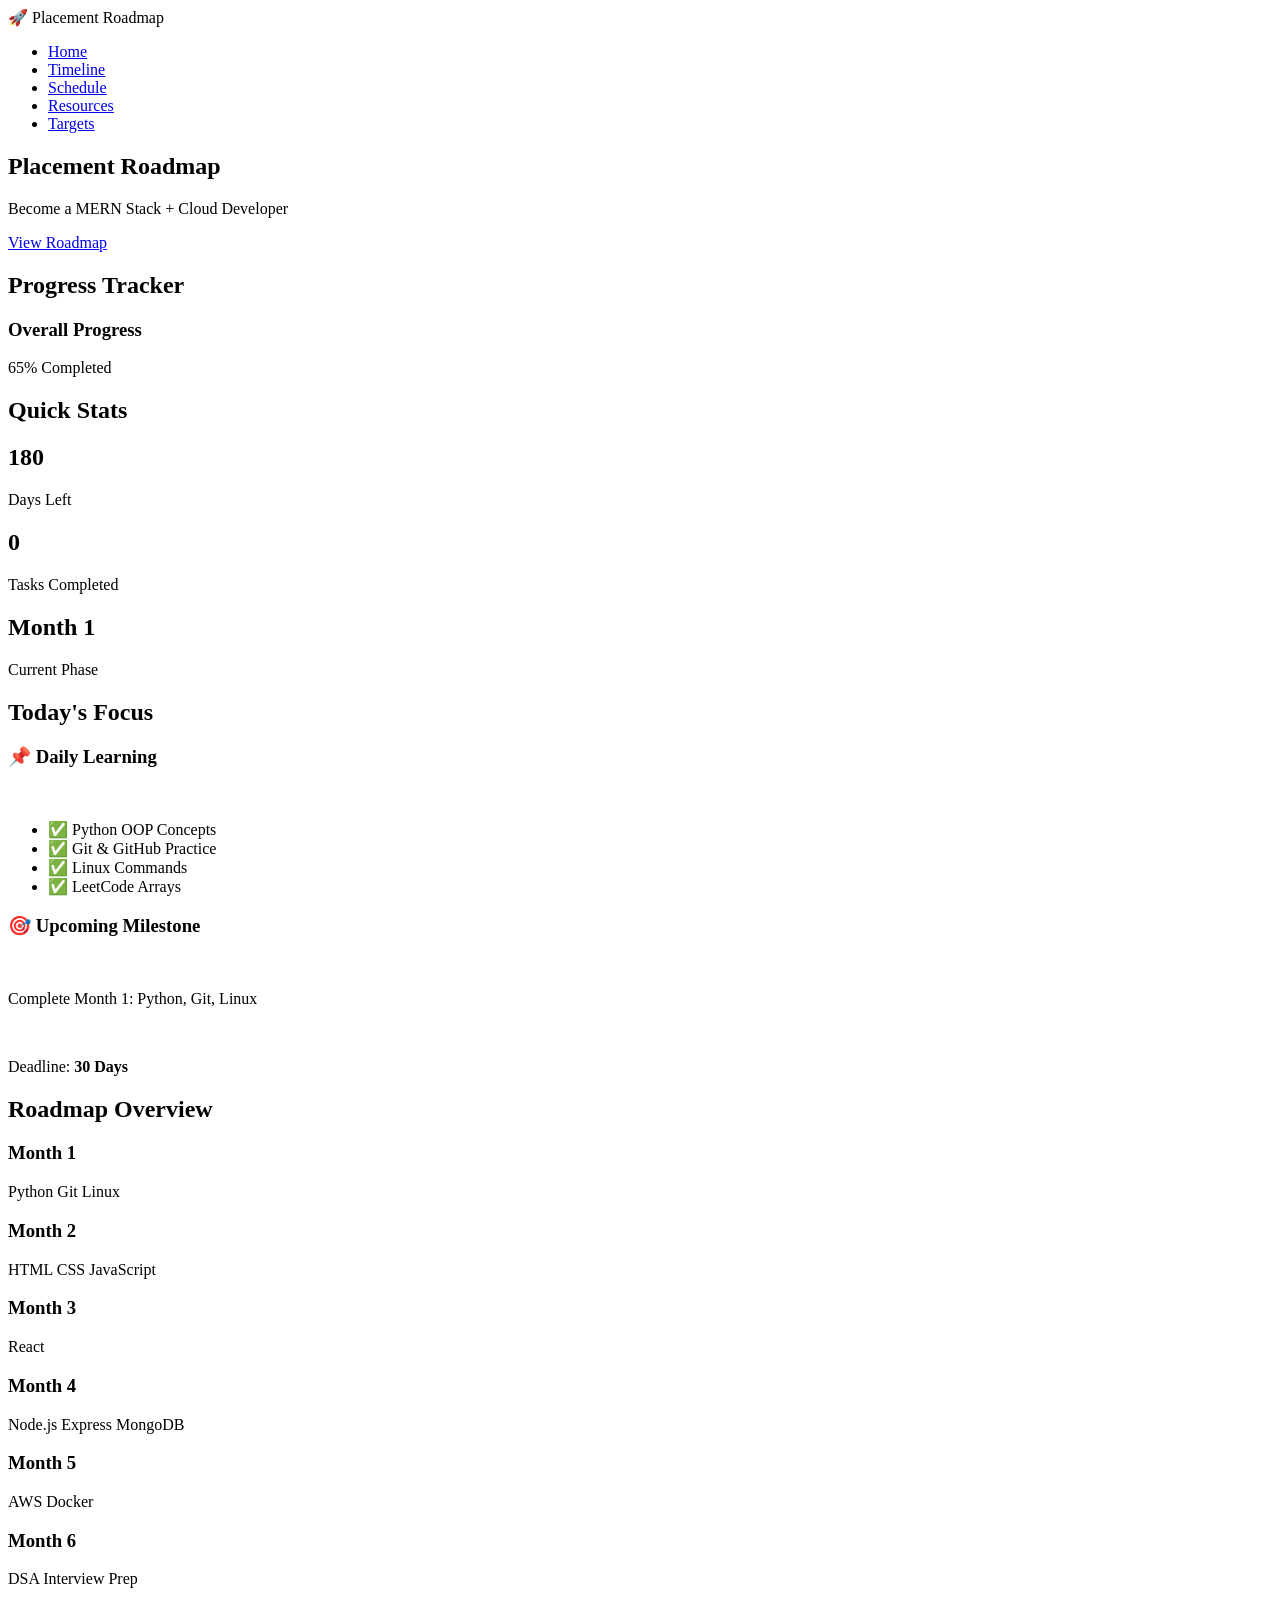
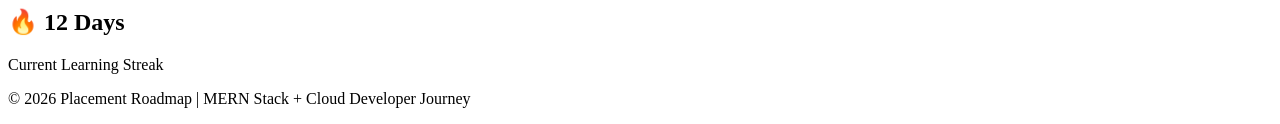
==== index.html @ 5b6a541a "Add files via upload" ====
<!DOCTYPE html>
<html lang="en">
<head>
    <meta charset="UTF-8">
    <meta name="viewport" content="width=device-width, initial-scale=1.0">
    <title>Placement Roadmap | MERN + Cloud Developer</title>

    <link rel="stylesheet" href="css/style.css">
</head>
<body>

    <!-- ======================
         NAVBAR
    ======================= -->
    <nav class="navbar">
        <div class="nav-container">

            <div class="logo">
                🚀 Placement Roadmap
            </div>

            <ul class="nav-links">
                <li><a href="index.html">Home</a></li>
                <li><a href="pages/timeline.html">Timeline</a></li>
                <li><a href="pages/schedule.html">Schedule</a></li>
                <li><a href="pages/resources.html">Resources</a></li>
                <li><a href="pages/targets.html">Targets</a></li>
            </ul>

        </div>
    </nav>

    <!-- ======================
         HERO SECTION
    ======================= -->
    <section class="hero">
        <div class="hero-content">

            <h1>Placement Roadmap</h1>

            <p>
                Become a MERN Stack + Cloud Developer
            </p>

            <a href="pages/timeline.html" class="btn">
                View Roadmap
            </a>

        </div>
    </section>

    <!-- ======================
         PROGRESS TRACKER
    ======================= -->
    <section class="section">
        <div class="container">

            <h2 class="section-title">
                Progress Tracker
            </h2>

            <div class="card progress-card">

                <h3>Overall Progress</h3>

                <div class="progress-bar">
                    <div
                        id="progressFill"
                        class="progress-fill">
                    </div>
                </div>

                <p
                    id="progressText"
                    class="progress-text">
                    65% Completed
                </p>

            </div>

        </div>
    </section>

    <!-- ======================
         QUICK STATS
    ======================= -->
    <section class="section">
        <div class="container">

            <h2 class="section-title">
                Quick Stats
            </h2>

            <div class="grid grid-3">

                <div class="card stat-card">
                    <h2>180</h2>
                    <p>Days Left</p>
                </div>

                <div class="card stat-card">
                    <h2 id="completedTasks">
                        0
                    </h2>
                    <p>Tasks Completed</p>
                </div>

                <div class="card stat-card">
                    <h2>Month 1</h2>
                    <p>Current Phase</p>
                </div>

            </div>

        </div>
    </section>

    <!-- ======================
         TODAY'S FOCUS
    ======================= -->
    <section class="section">
        <div class="container">

            <h2 class="section-title">
                Today's Focus
            </h2>

            <div class="grid grid-2">

                <div class="card">

                    <h3>📌 Daily Learning</h3>

                    <br>

                    <ul>
                        <li>✅ Python OOP Concepts</li>
                        <li>✅ Git & GitHub Practice</li>
                        <li>✅ Linux Commands</li>
                        <li>✅ LeetCode Arrays</li>
                    </ul>

                </div>

                <div class="card">

                    <h3>🎯 Upcoming Milestone</h3>

                    <br>

                    <p>
                        Complete Month 1:
                        Python, Git, Linux
                    </p>

                    <br>

                    <p>
                        Deadline:
                        <strong>30 Days</strong>
                    </p>

                </div>

            </div>

        </div>
    </section>

    <!-- ======================
         ROADMAP OVERVIEW
    ======================= -->
    <section class="section">
        <div class="container">

            <h2 class="section-title">
                Roadmap Overview
            </h2>

            <div class="grid grid-3">

                <div class="card">

                    <h3>Month 1</h3>

                    <div class="badges">
                        <span class="badge">Python</span>
                        <span class="badge">Git</span>
                        <span class="badge">Linux</span>
                    </div>

                </div>

                <div class="card">

                    <h3>Month 2</h3>

                    <div class="badges">
                        <span class="badge">HTML</span>
                        <span class="badge">CSS</span>
                        <span class="badge">JavaScript</span>
                    </div>

                </div>

                <div class="card">

                    <h3>Month 3</h3>

                    <div class="badges">
                        <span class="badge">React</span>
                    </div>

                </div>

                <div class="card">

                    <h3>Month 4</h3>

                    <div class="badges">
                        <span class="badge">Node.js</span>
                        <span class="badge">Express</span>
                        <span class="badge">MongoDB</span>
                    </div>

                </div>

                <div class="card">

                    <h3>Month 5</h3>

                    <div class="badges">
                        <span class="badge">AWS</span>
                        <span class="badge">Docker</span>
                    </div>

                </div>

                <div class="card">

                    <h3>Month 6</h3>

                    <div class="badges">
                        <span class="badge">DSA</span>
                        <span class="badge">Interview Prep</span>
                    </div>

                </div>

            </div>

        </div>
    </section>

    <!-- ======================
         CURRENT STREAK
    ======================= -->
    <section class="section">
        <div class="container">

            <div class="card stat-card">

                <h2>🔥 12 Days</h2>

                <p>
                    Current Learning Streak
                </p>

            </div>

        </div>
    </section>

    <!-- ======================
         FOOTER
    ======================= -->
    <footer class="footer">

        <div class="container">

            <p>
                © 2026 Placement Roadmap |
                MERN Stack + Cloud Developer Journey
            </p>

        </div>

    </footer>

    <script src="js/script.js"></script>

</body>
</html>
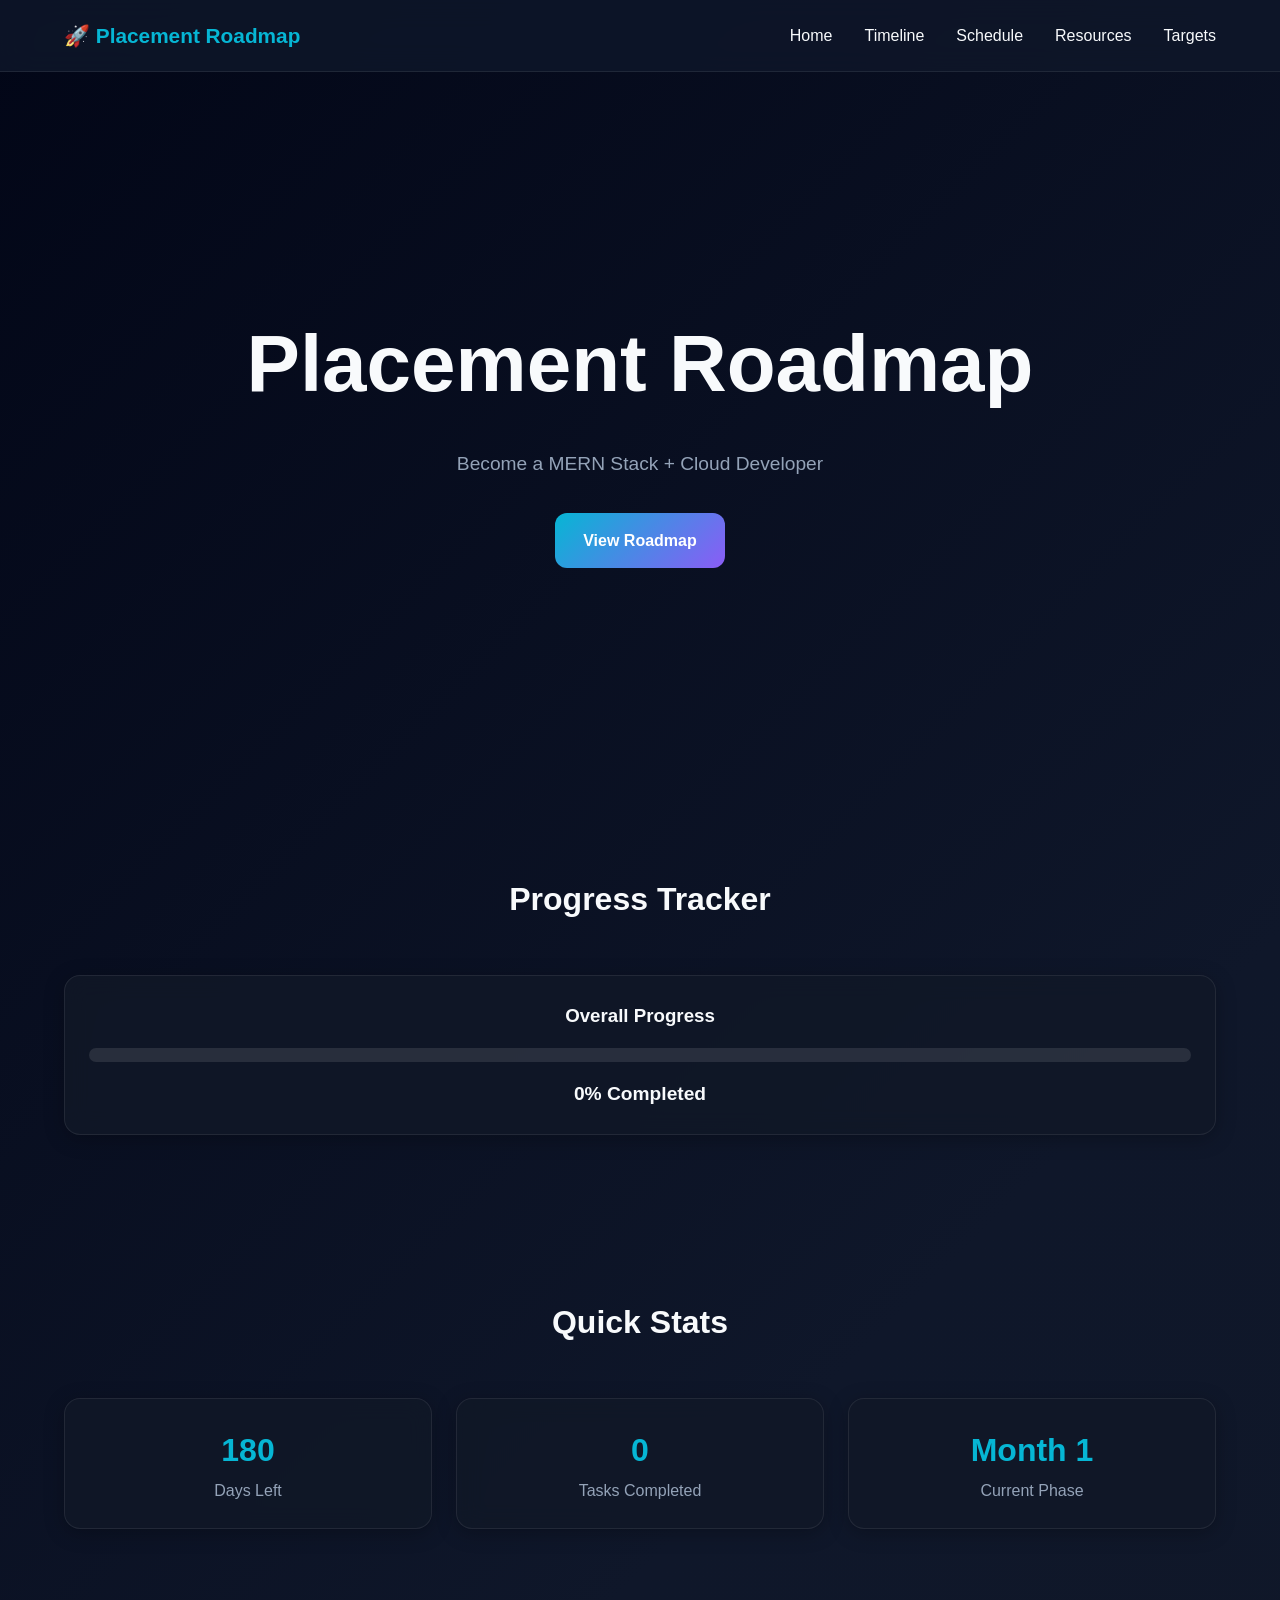
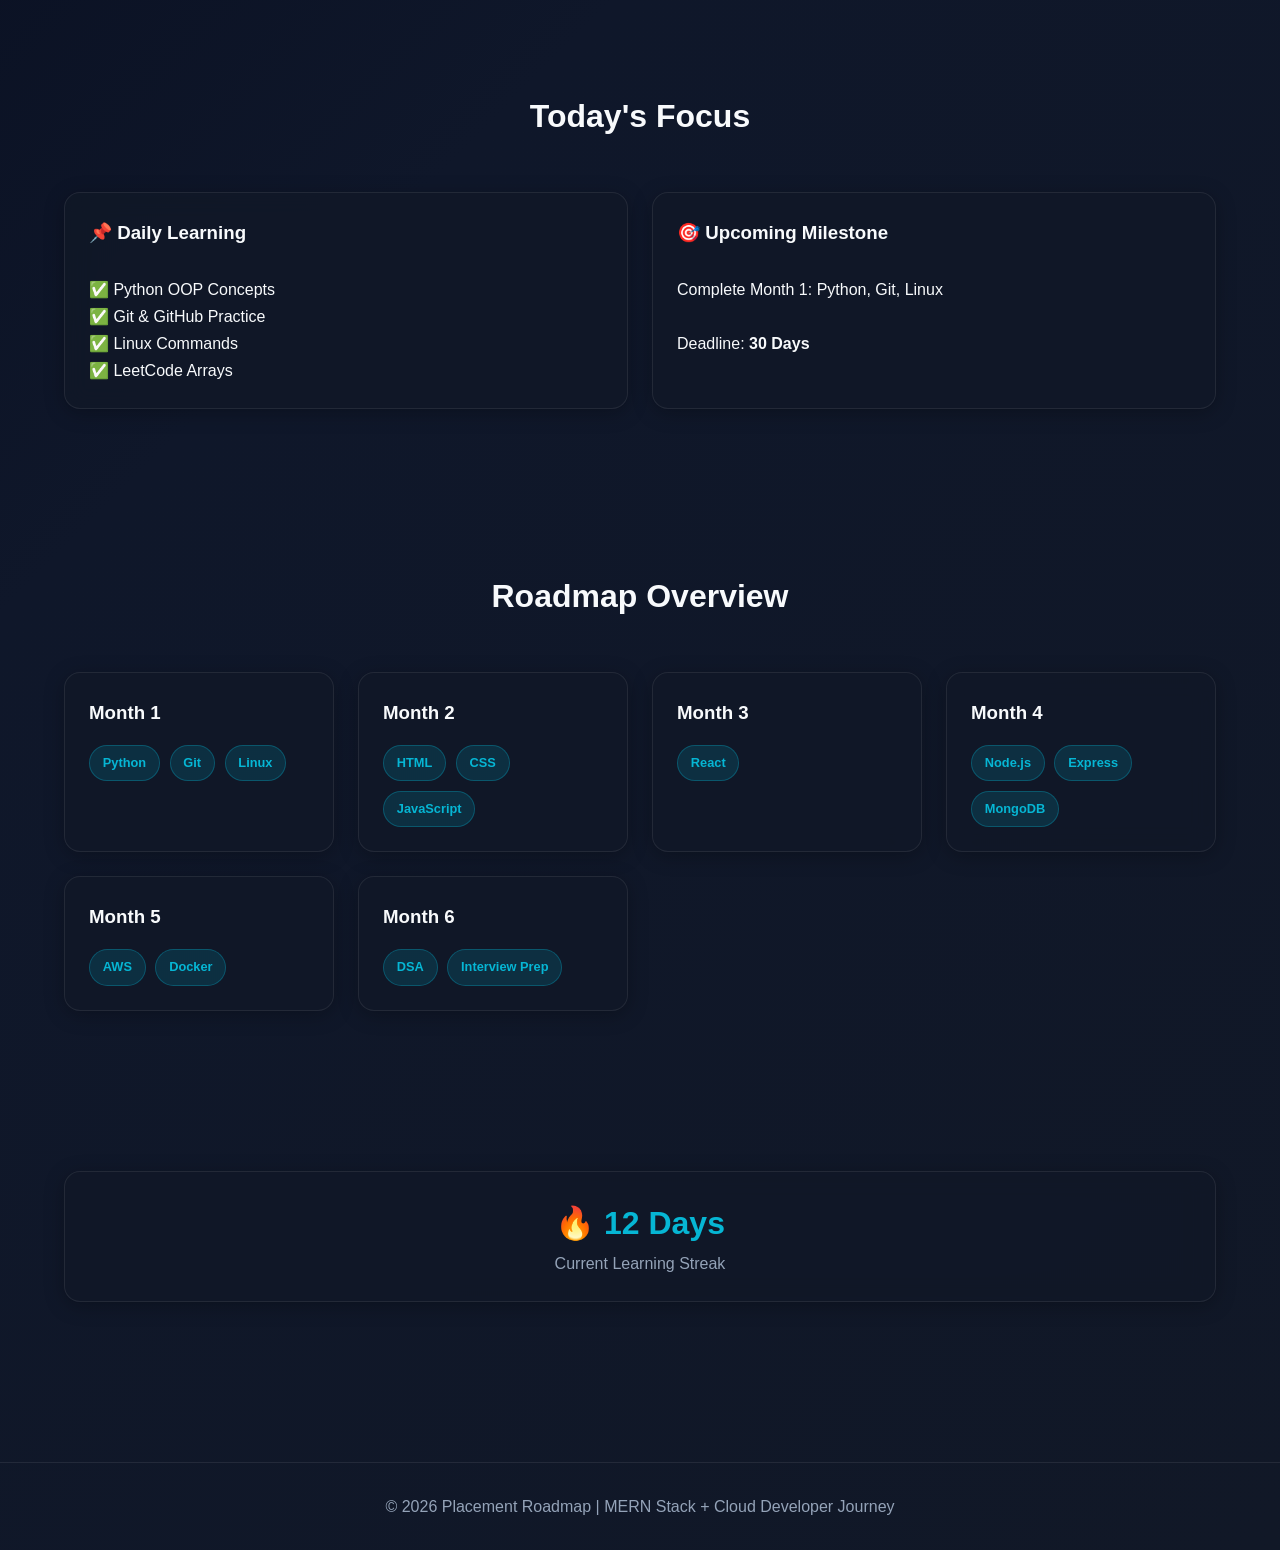
==== commit 7eb8dfb0: "Update index.html updated" ====
--- a/index.html
+++ b/index.html
@@ -5,7 +5,7 @@
     <meta name="viewport" content="width=device-width, initial-scale=1.0">
     <title>Placement Roadmap | MERN + Cloud Developer</title>
 
-    <link rel="stylesheet" href="css/style.css">
+    <link rel="stylesheet" href="style.css">
 </head>
 <body>
 
@@ -21,10 +21,10 @@
 
             <ul class="nav-links">
                 <li><a href="index.html">Home</a></li>
-                <li><a href="pages/timeline.html">Timeline</a></li>
-                <li><a href="pages/schedule.html">Schedule</a></li>
-                <li><a href="pages/resources.html">Resources</a></li>
-                <li><a href="pages/targets.html">Targets</a></li>
+                <li><a href="timeline.html">Timeline</a></li>
+                <li><a href="schedule.html">Schedule</a></li>
+                <li><a href="resources.html">Resources</a></li>
+                <li><a href="targets.html">Targets</a></li>
             </ul>
 
         </div>
@@ -287,7 +287,7 @@
 
     </footer>
 
-    <script src="js/script.js"></script>
+    <script src="script.js"></script>
 
 </body>
-</html>+</html>
--- a/style.css
+++ b/style.css
@@ -0,0 +1,484 @@
+/* =========================
+   GOOGLE FONTS
+========================= */
+@import url('https://fonts.googleapis.com/css2?family=Inter:wght@300;400;500;600;700;800;900&display=swap');
+
+/* =========================
+   CSS VARIABLES
+========================= */
+:root {
+  --bg-primary: #0f172a;
+  --bg-secondary: #111827;
+  --bg-card: rgba(17, 24, 39, 0.85);
+
+  --text-primary: #f8fafc;
+  --text-secondary: #94a3b8;
+
+  --accent-cyan: #06b6d4;
+  --accent-green: #10b981;
+  --accent-purple: #8b5cf6;
+
+  --border-color: rgba(255, 255, 255, 0.08);
+
+  --shadow-sm: 0 4px 20px rgba(0,0,0,0.25);
+  --shadow-md: 0 8px 30px rgba(0,0,0,0.35);
+  --shadow-lg: 0 15px 50px rgba(0,0,0,0.5);
+
+  --radius-sm: 10px;
+  --radius-md: 16px;
+  --radius-lg: 24px;
+
+  --transition: all 0.3s ease;
+
+  --max-width: 1200px;
+}
+
+/* =========================
+   RESET
+========================= */
+* {
+  margin: 0;
+  padding: 0;
+  box-sizing: border-box;
+}
+
+html {
+  scroll-behavior: smooth;
+}
+
+body {
+  font-family: "Inter", sans-serif;
+  background: linear-gradient(
+    135deg,
+    #020617,
+    #0f172a,
+    #111827
+  );
+  color: var(--text-primary);
+  min-height: 100vh;
+  line-height: 1.7;
+}
+
+img {
+  max-width: 100%;
+}
+
+ul {
+  list-style: none;
+}
+
+a {
+  text-decoration: none;
+  color: inherit;
+}
+
+button {
+  cursor: pointer;
+  font-family: inherit;
+}
+
+/* =========================
+   CUSTOM SCROLLBAR
+========================= */
+::-webkit-scrollbar {
+  width: 8px;
+}
+
+::-webkit-scrollbar-track {
+  background: #0b1120;
+}
+
+::-webkit-scrollbar-thumb {
+  background: var(--accent-cyan);
+  border-radius: 50px;
+}
+
+/* =========================
+   CONTAINER
+========================= */
+.container {
+  width: 90%;
+  max-width: var(--max-width);
+  margin: auto;
+}
+
+/* =========================
+   NAVBAR
+========================= */
+.navbar {
+  position: sticky;
+  top: 0;
+  z-index: 999;
+  backdrop-filter: blur(14px);
+  background: rgba(15, 23, 42, 0.85);
+  border-bottom: 1px solid var(--border-color);
+}
+
+.nav-container {
+  width: 90%;
+  max-width: var(--max-width);
+  margin: auto;
+
+  display: flex;
+  justify-content: space-between;
+  align-items: center;
+
+  padding: 18px 0;
+}
+
+.logo {
+  font-size: 1.3rem;
+  font-weight: 800;
+  color: var(--accent-cyan);
+}
+
+.nav-links {
+  display: flex;
+  gap: 2rem;
+}
+
+.nav-links a {
+  position: relative;
+  font-weight: 500;
+  transition: var(--transition);
+}
+
+.nav-links a:hover {
+  color: var(--accent-cyan);
+}
+
+.nav-links a::after {
+  content: "";
+  position: absolute;
+  bottom: -6px;
+  left: 0;
+
+  width: 0%;
+  height: 2px;
+
+  background: var(--accent-cyan);
+  transition: var(--transition);
+}
+
+.nav-links a:hover::after {
+  width: 100%;
+}
+
+/* =========================
+   HERO
+========================= */
+.hero {
+  min-height: 80vh;
+
+  display: flex;
+  justify-content: center;
+  align-items: center;
+
+  text-align: center;
+}
+
+.hero-content h1 {
+  font-size: clamp(2.8rem, 7vw, 5rem);
+  font-weight: 900;
+  margin-bottom: 1rem;
+}
+
+.hero-content p {
+  color: var(--text-secondary);
+  font-size: 1.2rem;
+  margin-bottom: 2rem;
+}
+
+/* =========================
+   BUTTONS
+========================= */
+.btn {
+  display: inline-block;
+
+  padding: 14px 28px;
+  border-radius: 12px;
+
+  background: linear-gradient(
+    135deg,
+    var(--accent-cyan),
+    var(--accent-purple)
+  );
+
+  color: white;
+  font-weight: 700;
+
+  transition: var(--transition);
+}
+
+.btn:hover {
+  transform: scale(1.05);
+  box-shadow:
+    0 0 15px var(--accent-cyan),
+    0 0 35px rgba(6,182,212,.5);
+}
+
+/* =========================
+   SECTION
+========================= */
+.section {
+  padding: 80px 0;
+}
+
+.section-title {
+  text-align: center;
+  margin-bottom: 3rem;
+  font-size: 2rem;
+}
+
+/* =========================
+   CARDS
+========================= */
+.card {
+  background: var(--bg-card);
+
+  border: 1px solid var(--border-color);
+  border-radius: var(--radius-md);
+
+  padding: 1.5rem;
+
+  box-shadow: var(--shadow-sm);
+
+  transition: var(--transition);
+  backdrop-filter: blur(12px);
+}
+
+.card:hover {
+  transform: translateY(-5px);
+
+  border-color: rgba(6,182,212,.4);
+
+  box-shadow:
+    0 0 15px rgba(6,182,212,.2),
+    0 10px 40px rgba(0,0,0,.4);
+}
+
+/* =========================
+   GRID UTILITIES
+========================= */
+.grid {
+  display: grid;
+  gap: 1.5rem;
+}
+
+.grid-2 {
+  grid-template-columns: repeat(
+    auto-fit,
+    minmax(300px, 1fr)
+  );
+}
+
+.grid-3 {
+  grid-template-columns: repeat(
+    auto-fit,
+    minmax(250px, 1fr)
+  );
+}
+
+.grid-4 {
+  grid-template-columns: repeat(
+    auto-fit,
+    minmax(220px, 1fr)
+  );
+}
+
+/* =========================
+   FLEX UTILITIES
+========================= */
+.flex {
+  display: flex;
+}
+
+.flex-between {
+  display: flex;
+  justify-content: space-between;
+  align-items: center;
+}
+
+.flex-center {
+  display: flex;
+  justify-content: center;
+  align-items: center;
+}
+
+/* =========================
+   PROGRESS TRACKER
+========================= */
+.progress-card {
+  text-align: center;
+}
+
+.progress-bar {
+  width: 100%;
+  height: 14px;
+  border-radius: 50px;
+
+  overflow: hidden;
+  background: rgba(255,255,255,.1);
+
+  margin-top: 1rem;
+}
+
+.progress-fill {
+  height: 100%;
+  width: 65%;
+
+  border-radius: 50px;
+
+  background: linear-gradient(
+    90deg,
+    var(--accent-green),
+    var(--accent-cyan)
+  );
+
+  transition: width .4s ease;
+}
+
+.progress-text {
+  margin-top: 1rem;
+  font-weight: 700;
+  font-size: 1.2rem;
+}
+
+/* =========================
+   STATS
+========================= */
+.stat-card {
+  text-align: center;
+}
+
+.stat-card h2 {
+  color: var(--accent-cyan);
+  font-size: 2rem;
+}
+
+.stat-card p {
+  color: var(--text-secondary);
+}
+
+/* =========================
+   TIMELINE MONTH BADGES
+========================= */
+.badges {
+  display: flex;
+  flex-wrap: wrap;
+  gap: .6rem;
+  margin-top: 1rem;
+}
+
+.badge {
+  padding: .4rem .8rem;
+  border-radius: 999px;
+
+  font-size: .8rem;
+  font-weight: 600;
+
+  background: rgba(6,182,212,.15);
+  border: 1px solid rgba(6,182,212,.3);
+  color: var(--accent-cyan);
+}
+
+/* =========================
+   CHECKBOX TASKS
+========================= */
+.task {
+  display: flex;
+  align-items: center;
+  gap: 1rem;
+
+  padding: 1rem;
+  border-radius: 12px;
+
+  background: rgba(255,255,255,.03);
+  margin-bottom: .8rem;
+}
+
+.task input[type="checkbox"] {
+  width: 20px;
+  height: 20px;
+  accent-color: var(--accent-green);
+}
+
+.task label {
+  transition: var(--transition);
+}
+
+.task input:checked + label {
+  text-decoration: line-through;
+  opacity: .5;
+}
+
+/* =========================
+   RESOURCE CARDS
+========================= */
+.resource-card h3 {
+  margin-bottom: 1rem;
+}
+
+.resource-card p {
+  color: var(--text-secondary);
+  margin-bottom: 1rem;
+}
+
+.resource-actions {
+  display: flex;
+  gap: .8rem;
+  flex-wrap: wrap;
+}
+
+.resource-btn {
+  padding: 10px 16px;
+  border-radius: 10px;
+
+  border: 1px solid rgba(255,255,255,.1);
+
+  transition: var(--transition);
+}
+
+.resource-btn:hover {
+  background: var(--accent-cyan);
+  color: #fff;
+  transform: translateY(-2px);
+}
+
+/* =========================
+   FOOTER
+========================= */
+.footer {
+  border-top: 1px solid var(--border-color);
+
+  margin-top: 80px;
+  padding: 30px 0;
+
+  text-align: center;
+  color: var(--text-secondary);
+}
+
+/* =========================
+   RESPONSIVE
+========================= */
+@media (max-width: 768px) {
+
+  .nav-container {
+    flex-direction: column;
+    gap: 1rem;
+  }
+
+  .nav-links {
+    flex-wrap: wrap;
+    justify-content: center;
+    gap: 1rem;
+  }
+
+  .hero-content h1 {
+    font-size: 2.5rem;
+  }
+
+  .section {
+    padding: 60px 0;
+  }
+}
